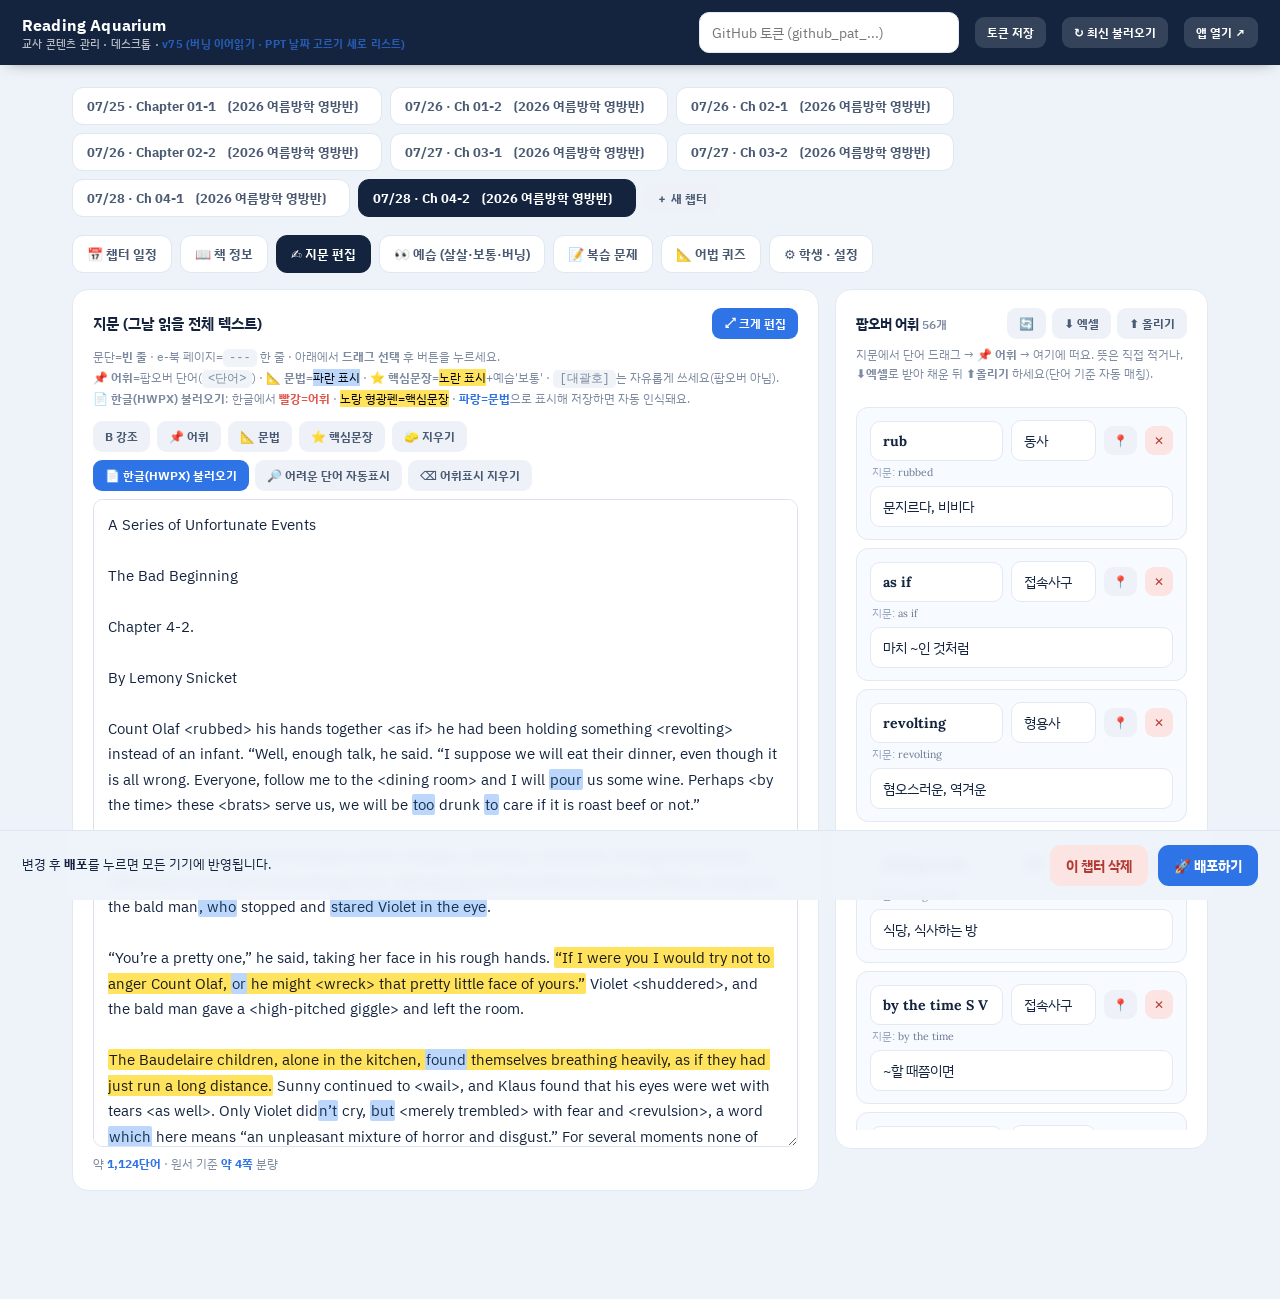
==== admin.html @ edd1f96f "PPT 날짜 고르기: 좌우 스크롤 → 위아래 세로 리스트 - 핸드폰 교사 '콘텐츠 관리'의 발표할 날 고르기를 가로 칩(overflow-x) → 전체폭 세로 목록(flex-colu" ====
<!DOCTYPE html>
<html lang="ko">
<head>
<meta charset="utf-8">
<meta name="viewport" content="width=device-width, initial-scale=1">
<title>Reading Aquarium · 콘텐츠 관리</title>
<meta name="description" content="교사용 데스크톱 콘텐츠 관리 — 날짜별 지문·문장·퀴즈를 편집하고 배포합니다.">
<link rel="icon" href="data:image/svg+xml,<svg xmlns=%22http://www.w3.org/2000/svg%22 viewBox=%220 0 100 100%22><text y=%22.9em%22 font-size=%2290%22>📝</text></svg>">
<link rel="preconnect" href="https://fonts.googleapis.com">
<link rel="preconnect" href="https://fonts.gstatic.com" crossorigin>
<link href="https://fonts.googleapis.com/css2?family=IBM+Plex+Sans+KR:wght@400;500;600;700&family=Lora:ital,wght@0,400;0,500;0,600&display=swap" rel="stylesheet">
<link rel="stylesheet" href="css/admin.css?v=v75">
</head>
<body>
<div id="admin"></div>
<script src="js/data.js?v=v75"></script>
<script src="js/admin.js?v=v75"></script>
</body>
</html>
---- css/admin.css ----
*{box-sizing:border-box}
html,body{margin:0;padding:0}
body{
  font-family:'IBM Plex Sans KR',system-ui,sans-serif;
  -webkit-font-smoothing:antialiased;
  background:#eef3fa;color:#14243f;
}
button{font-family:inherit}
a{color:#2f74e6}

/* 상단 고정 바 */
.topbar{
  position:sticky;top:0;z-index:20;
  background:#14243f;color:#fff;
  display:flex;align-items:center;gap:16px;flex-wrap:wrap;
  padding:12px 22px;box-shadow:0 4px 16px -8px rgba(0,0,0,.5);
}
.topbar .brand{font-size:16px;font-weight:700;letter-spacing:.01em}
.topbar .brand small{display:block;font-size:11px;font-weight:500;opacity:.7;letter-spacing:.02em}
.topbar .spacer{flex:1}
.topbar .status{font-size:12px;opacity:.85;max-width:340px;line-height:1.5}

.wrap{max-width:1180px;margin:0 auto;padding:22px}

/* Day 탭 */
.daybar{display:flex;align-items:center;gap:8px;flex-wrap:wrap;margin-bottom:18px}
.daychip{
  font-size:13px;font-weight:700;padding:9px 14px;border-radius:11px;cursor:pointer;
  background:#fff;border:1px solid #dfe7f1;color:#4a5a72;white-space:nowrap;
}
.daychip.on{background:#14243f;border-color:#14243f;color:#fff}
.daychip:hover:not(.on){border-color:#2f74e6;color:#2f74e6}

/* 2단 레이아웃 */
.cols{display:grid;grid-template-columns:1fr 1fr;gap:18px;align-items:start}
@media (max-width:900px){ .cols{grid-template-columns:1fr} }

.card{background:#fff;border:1px solid #e2e9f2;border-radius:16px;padding:18px 20px;margin-bottom:18px}
.card h2{font-size:15px;font-weight:700;margin:0 0 4px}
.card .hint{font-size:12px;color:#7d8aa0;line-height:1.6;margin:0 0 12px}
.label{font-size:12px;font-weight:700;color:#7d8aa0;margin:14px 0 6px}
.label:first-of-type{margin-top:4px}

.inp{
  width:100%;border:1.5px solid #e2e9f2;background:#fff;border-radius:10px;
  padding:10px 12px;font-family:inherit;font-size:14px;color:#14243f;outline:none;
}
.inp:focus{border-color:#2f74e6}
textarea.inp{resize:vertical;min-height:80px;line-height:1.7}
.row{display:flex;gap:8px}
.row > *{flex:1}

.btn{border:none;border-radius:11px;padding:11px 16px;font-size:13.5px;font-weight:700;cursor:pointer;font-family:inherit}
.btn.primary{background:#2f74e6;color:#fff}
.btn.primary:hover{background:#1f5fd0}
.btn.dark{background:#14243f;color:#fff}
.btn.ghost{background:#eef2f8;color:#4a5a72}
.btn.ghost:hover{background:#e2e9f2}
.btn.danger{background:#fbe4e2;color:#b23a32}
.btn.sm{padding:7px 12px;font-size:12px;border-radius:9px}
.btn.light{background:rgba(255,255,255,.14);color:#fff}
.btn.light:hover{background:rgba(255,255,255,.24)}
.btn[disabled]{opacity:.5;cursor:default}

/* 퀴즈 문항 카드 */
.qcard{background:#f7faff;border:1px solid #e2e9f2;border-radius:12px;padding:12px 13px;margin-top:10px}
.qhead{display:flex;align-items:center;gap:9px;margin-bottom:8px}
.qnum{font-size:12px;font-weight:700;color:#7d8aa0}
.opt{display:flex;align-items:center;gap:8px;margin-top:7px}
.opt input[type=radio]{accent-color:#2fa36b;width:16px;height:16px;flex:none}
.catbox{margin-bottom:14px}
.cathead{display:flex;align-items:center;justify-content:space-between;margin-bottom:2px}
.cathead .name{font-size:14px;font-weight:700}
.cathead .cnt{font-size:12px;color:#7d8aa0;font-weight:600}
.empty{font-size:12px;color:#b8c2d2;margin-top:8px}

.savebar{
  position:sticky;bottom:0;z-index:15;background:#eef3faee;backdrop-filter:blur(6px);
  border-top:1px solid #dfe7f1;padding:14px 22px;display:flex;gap:10px;align-items:center;flex-wrap:wrap;
}
.savebar .msg{flex:1;font-size:13px;line-height:1.5;min-width:200px}
.toast-ok{color:#1f7a4d}
.toast-err{color:#b23a32}
.mono{font-family:ui-monospace,Menlo,Consolas,monospace;font-size:12px;background:#f0f4f9;padding:2px 6px;border-radius:5px}
.pw-editor{cursor:text}
.pw-editor:empty:before{content:attr(data-ph);color:#b8c2d2}
.pw-editor mark{background:#ffe35c;color:#1a1a1a;border-radius:2px;padding:0 .06em}
.pw-editor b,.pw-editor strong{font-weight:800;color:#0f2440}
.pw-editor:focus{border-color:#2f74e6 !important;box-shadow:0 0 0 3px rgba(47,116,230,.12)}

/* 📍 지문에서 단어 위치 반짝임(교사 편집기) — 인라인 배경을 안 써서 직렬화에 영향 없음.
   노란/파란 형광펜 위에서도 잘 보이도록 선명한 마젠타 + 외곽선으로 반짝 */
@keyframes edLocateFlash{
  0%,100%{background-color:transparent;box-shadow:none;color:inherit}
  15%,55%{background-color:#ff2d95;box-shadow:0 0 0 2px #ff2d95;color:#fff}
}
.ed-locate-flash{border-radius:3px;animation:edLocateFlash 1.8s ease}
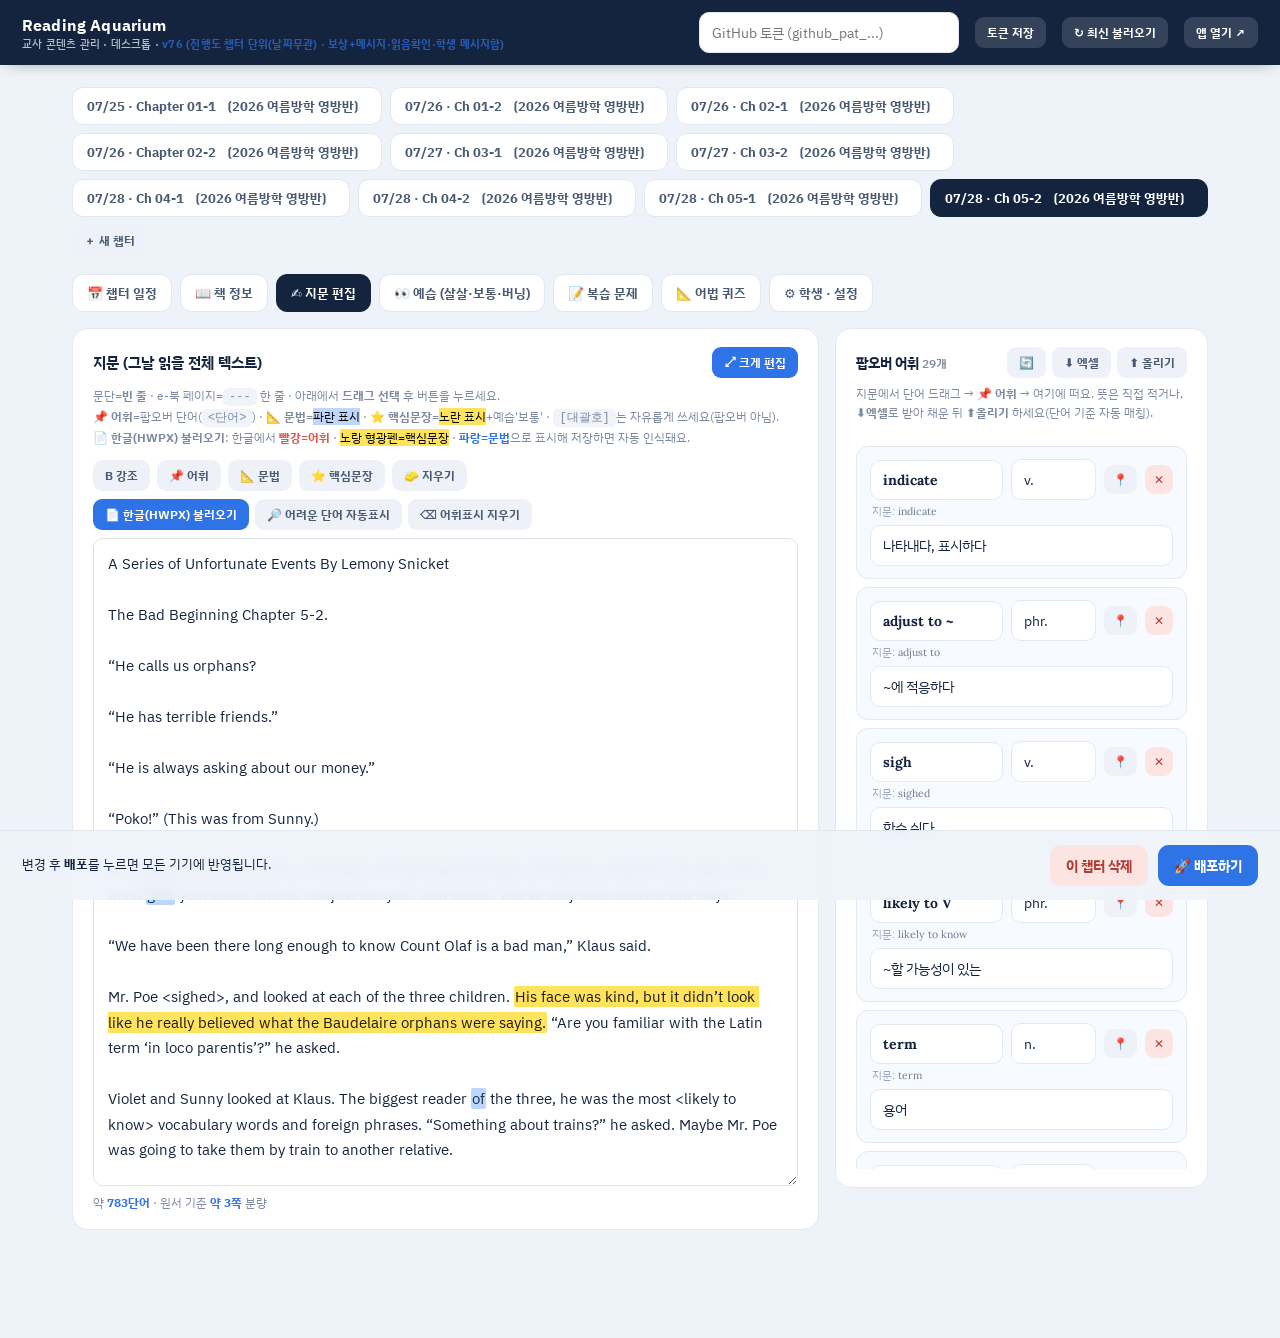
==== commit 9136c52a: "진행도 챕터 단위(날짜무관) + 알·경험치에 메시지 첨부·읽음 확인·학생 메시지함 [진행도 챕터 단위] - loadRecords가 날짜 제한 없이 전체 기록을 불러옴(오늘 요약은 " ====
--- a/admin.html
+++ b/admin.html
@@ -9,11 +9,11 @@
 <link rel="preconnect" href="https://fonts.googleapis.com">
 <link rel="preconnect" href="https://fonts.gstatic.com" crossorigin>
 <link href="https://fonts.googleapis.com/css2?family=IBM+Plex+Sans+KR:wght@400;500;600;700&family=Lora:ital,wght@0,400;0,500;0,600&display=swap" rel="stylesheet">
-<link rel="stylesheet" href="css/admin.css?v=v75">
+<link rel="stylesheet" href="css/admin.css?v=v76">
 </head>
 <body>
 <div id="admin"></div>
-<script src="js/data.js?v=v75"></script>
-<script src="js/admin.js?v=v75"></script>
+<script src="js/data.js?v=v76"></script>
+<script src="js/admin.js?v=v76"></script>
 </body>
 </html>
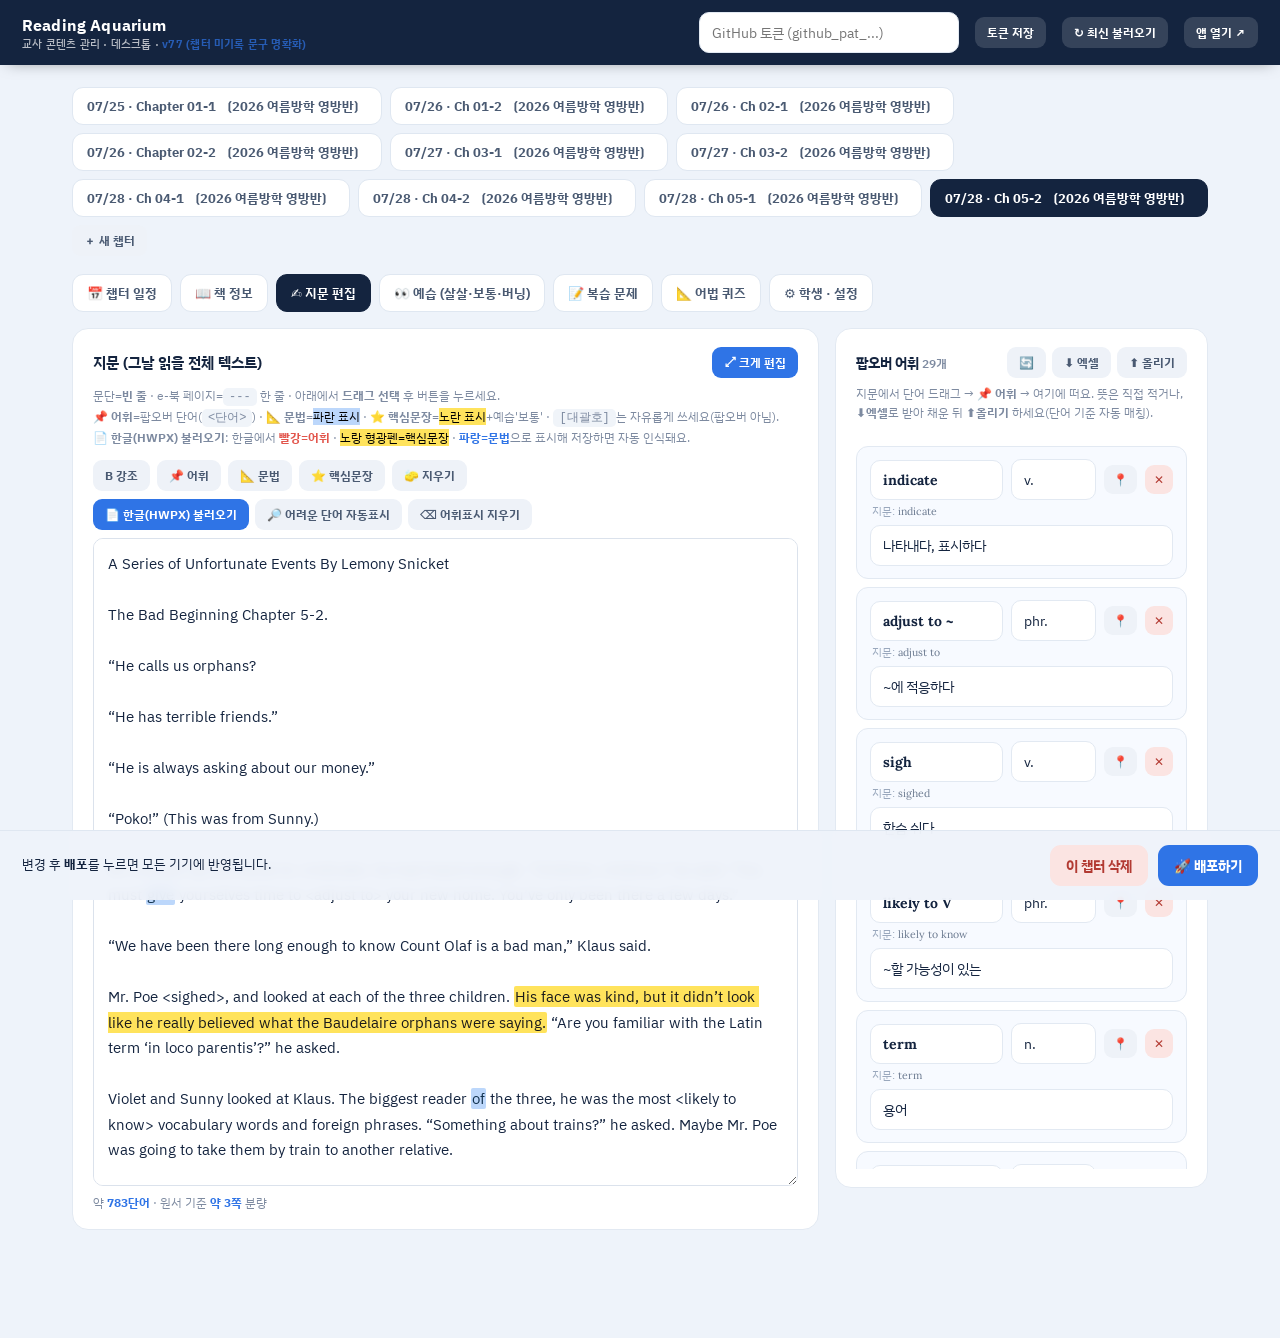
==== commit 3ec9ae03: "'(챕터 미기록)' → '챕터 정보 없는 이전 기록'으로 문구 명확화 - 챕터 컬럼(v7) 추가 전에 쌓인 기록은 챕터명이 없어 한데 묶이는데, 그 라벨을 더 이해하기 쉽게 변경 " ====
--- a/admin.html
+++ b/admin.html
@@ -9,11 +9,11 @@
 <link rel="preconnect" href="https://fonts.googleapis.com">
 <link rel="preconnect" href="https://fonts.gstatic.com" crossorigin>
 <link href="https://fonts.googleapis.com/css2?family=IBM+Plex+Sans+KR:wght@400;500;600;700&family=Lora:ital,wght@0,400;0,500;0,600&display=swap" rel="stylesheet">
-<link rel="stylesheet" href="css/admin.css?v=v76">
+<link rel="stylesheet" href="css/admin.css?v=v77">
 </head>
 <body>
 <div id="admin"></div>
-<script src="js/data.js?v=v76"></script>
-<script src="js/admin.js?v=v76"></script>
+<script src="js/data.js?v=v77"></script>
+<script src="js/admin.js?v=v77"></script>
 </body>
 </html>
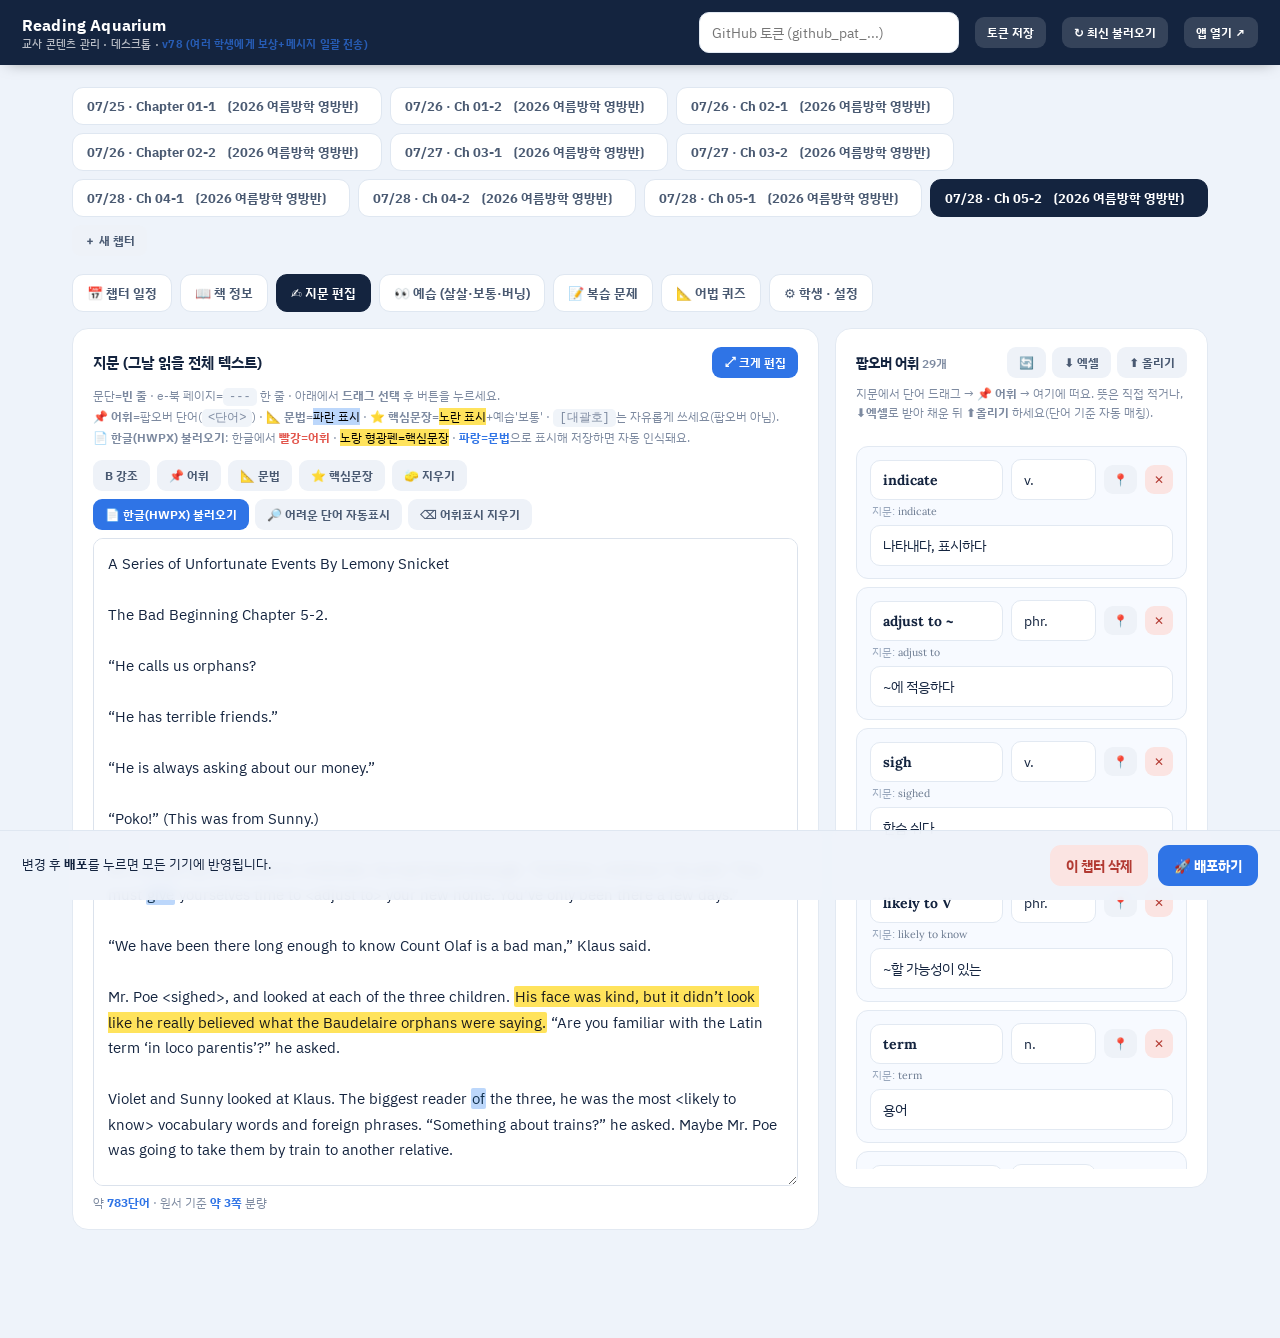
==== commit 7f986667: "여러 학생에게 보상(경험치·알)+메시지 일괄 전송 - 일괄 모달(bulkMsgHTML)에 경험치(+10/30/50)·알(+1/3/5) 선택 칩 추가(토글) + 메시지 - sendB" ====
--- a/admin.html
+++ b/admin.html
@@ -9,11 +9,11 @@
 <link rel="preconnect" href="https://fonts.googleapis.com">
 <link rel="preconnect" href="https://fonts.gstatic.com" crossorigin>
 <link href="https://fonts.googleapis.com/css2?family=IBM+Plex+Sans+KR:wght@400;500;600;700&family=Lora:ital,wght@0,400;0,500;0,600&display=swap" rel="stylesheet">
-<link rel="stylesheet" href="css/admin.css?v=v77">
+<link rel="stylesheet" href="css/admin.css?v=v78">
 </head>
 <body>
 <div id="admin"></div>
-<script src="js/data.js?v=v77"></script>
-<script src="js/admin.js?v=v77"></script>
+<script src="js/data.js?v=v78"></script>
+<script src="js/admin.js?v=v78"></script>
 </body>
 </html>
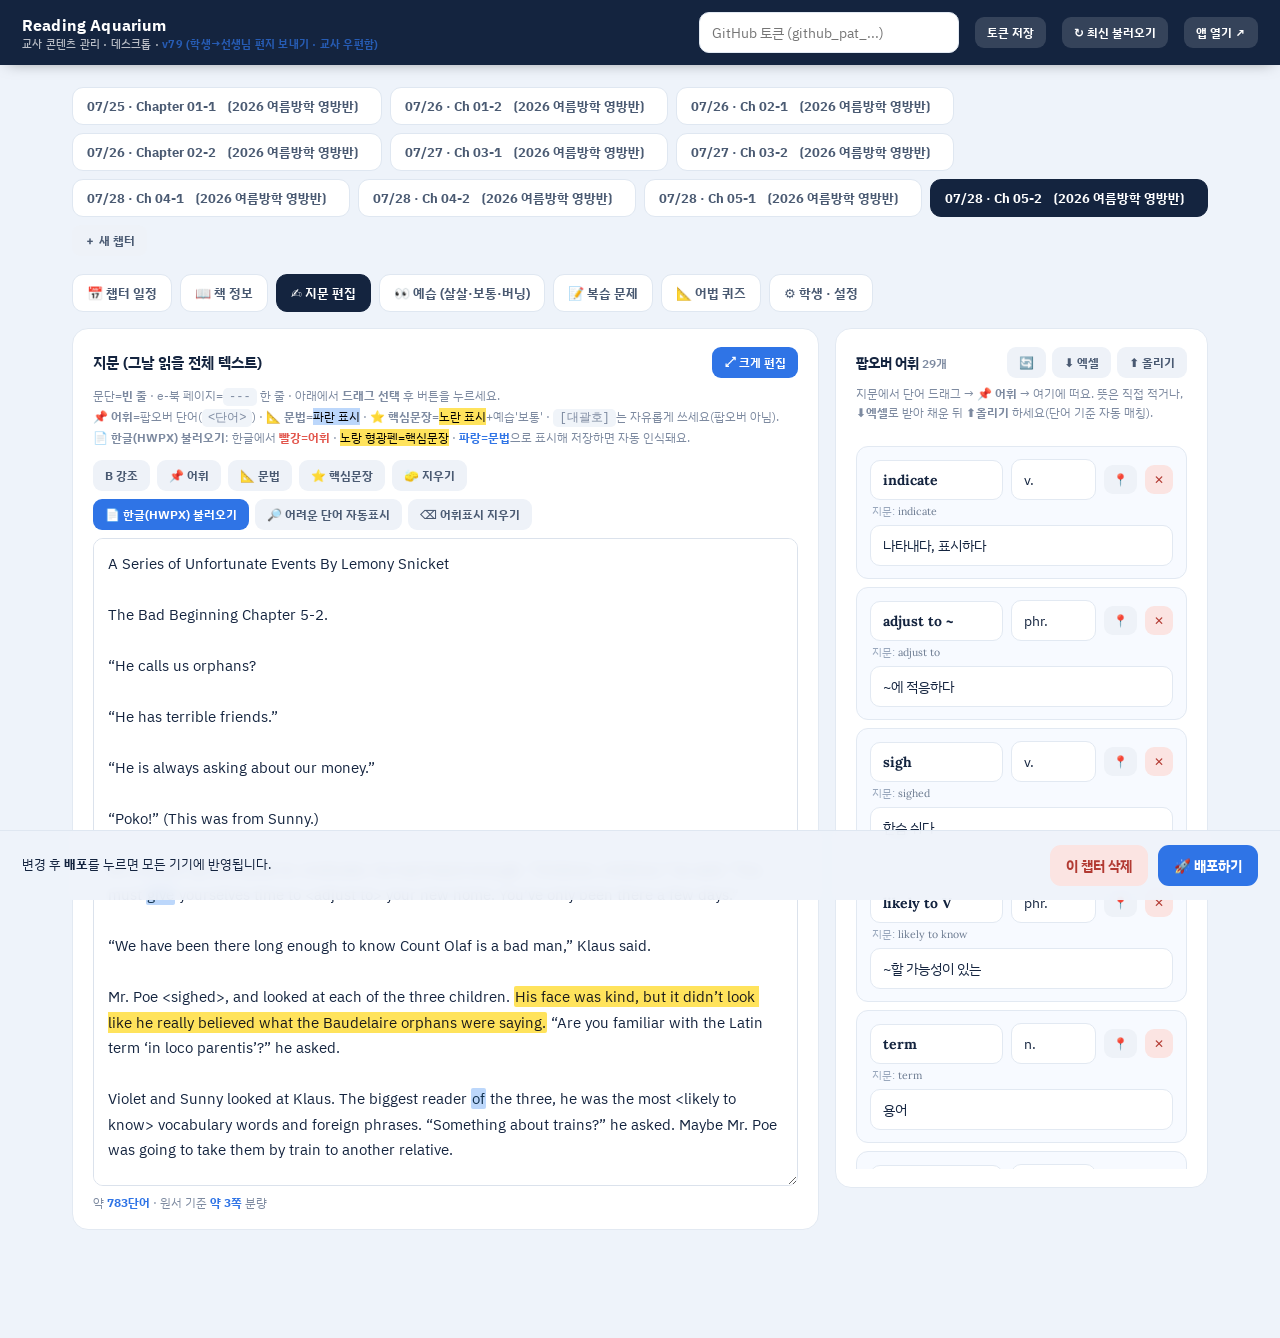
==== commit ee1cbba9: "학생 → 선생님 편지 보내기 + 교사 우편함 - 학생 홈(내 계정/로그아웃 옆)에 '✉️ 선생님께 편지' 버튼 → 편지 쓰기 모달 → sendLetter로 er_letters 전송" ====
--- a/admin.html
+++ b/admin.html
@@ -9,11 +9,11 @@
 <link rel="preconnect" href="https://fonts.googleapis.com">
 <link rel="preconnect" href="https://fonts.gstatic.com" crossorigin>
 <link href="https://fonts.googleapis.com/css2?family=IBM+Plex+Sans+KR:wght@400;500;600;700&family=Lora:ital,wght@0,400;0,500;0,600&display=swap" rel="stylesheet">
-<link rel="stylesheet" href="css/admin.css?v=v78">
+<link rel="stylesheet" href="css/admin.css?v=v79">
 </head>
 <body>
 <div id="admin"></div>
-<script src="js/data.js?v=v78"></script>
-<script src="js/admin.js?v=v78"></script>
+<script src="js/data.js?v=v79"></script>
+<script src="js/admin.js?v=v79"></script>
 </body>
 </html>
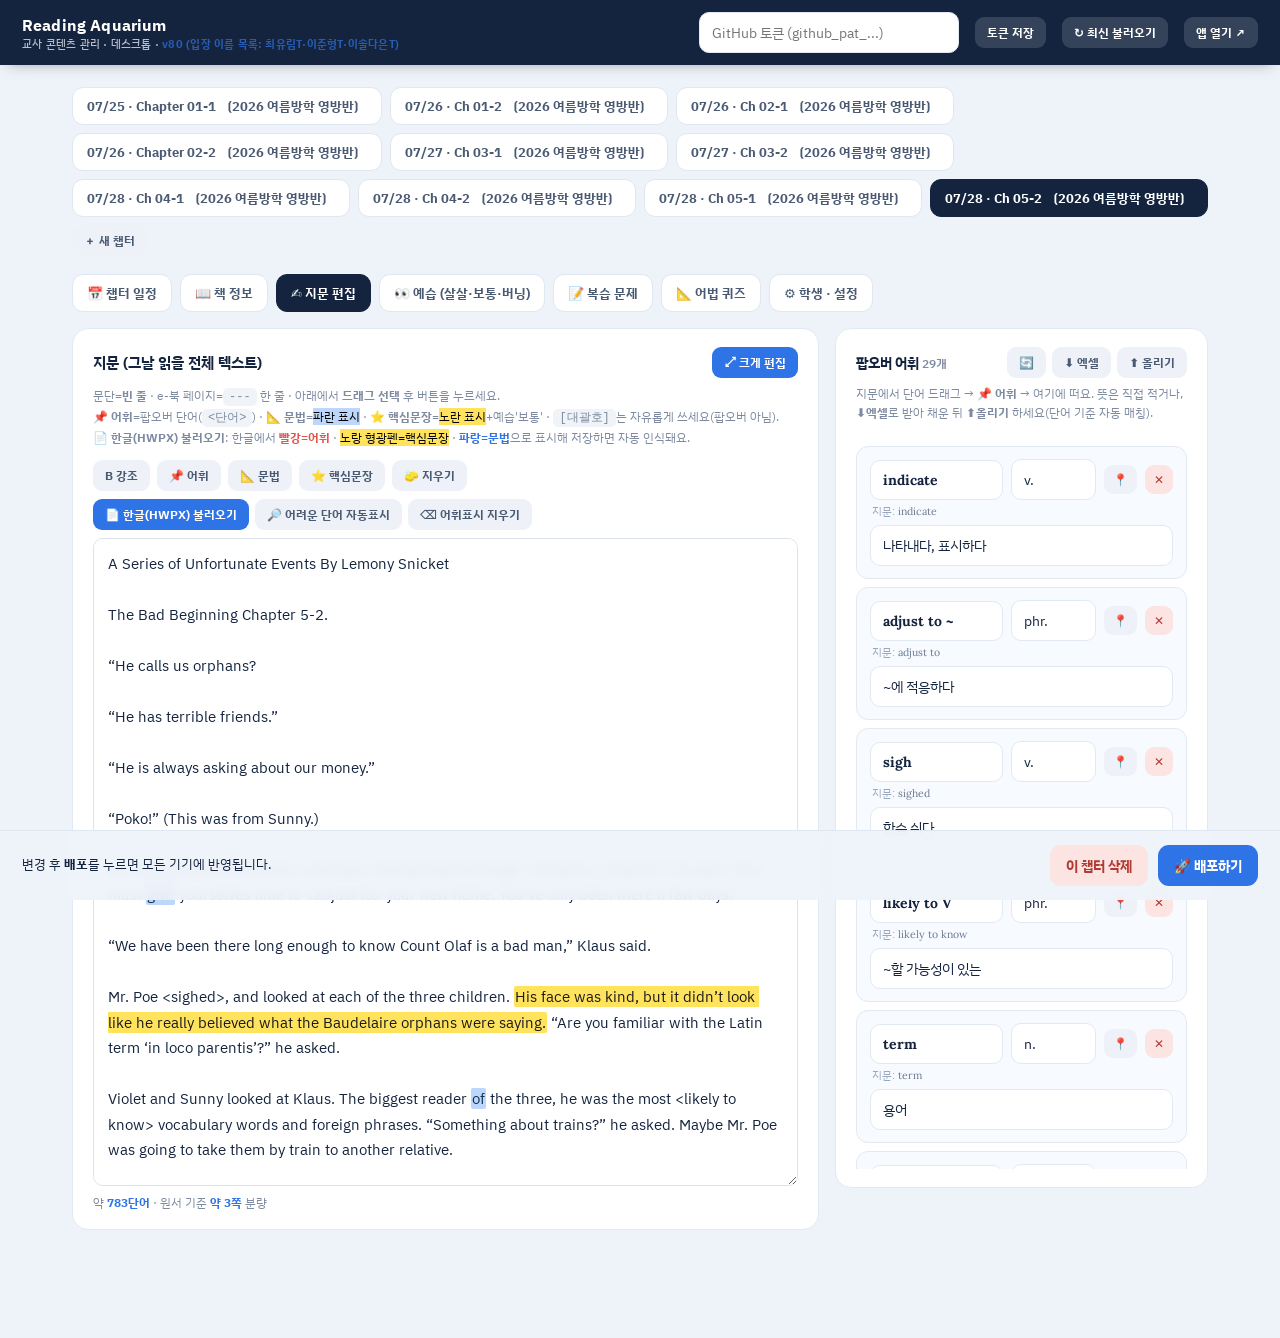
==== commit dbbe0f51: "입장 시 이름 고르는 칸을 고정 목록으로: 최유림T · 이준형T · 이솔다은T - 학생 로스터와 분리된 ENTRY_NAMES/pickerNames() 도입 - 이름 선택 화면(pr" ====
--- a/admin.html
+++ b/admin.html
@@ -9,11 +9,11 @@
 <link rel="preconnect" href="https://fonts.googleapis.com">
 <link rel="preconnect" href="https://fonts.gstatic.com" crossorigin>
 <link href="https://fonts.googleapis.com/css2?family=IBM+Plex+Sans+KR:wght@400;500;600;700&family=Lora:ital,wght@0,400;0,500;0,600&display=swap" rel="stylesheet">
-<link rel="stylesheet" href="css/admin.css?v=v79">
+<link rel="stylesheet" href="css/admin.css?v=v80">
 </head>
 <body>
 <div id="admin"></div>
-<script src="js/data.js?v=v79"></script>
-<script src="js/admin.js?v=v79"></script>
+<script src="js/data.js?v=v80"></script>
+<script src="js/admin.js?v=v80"></script>
 </body>
 </html>
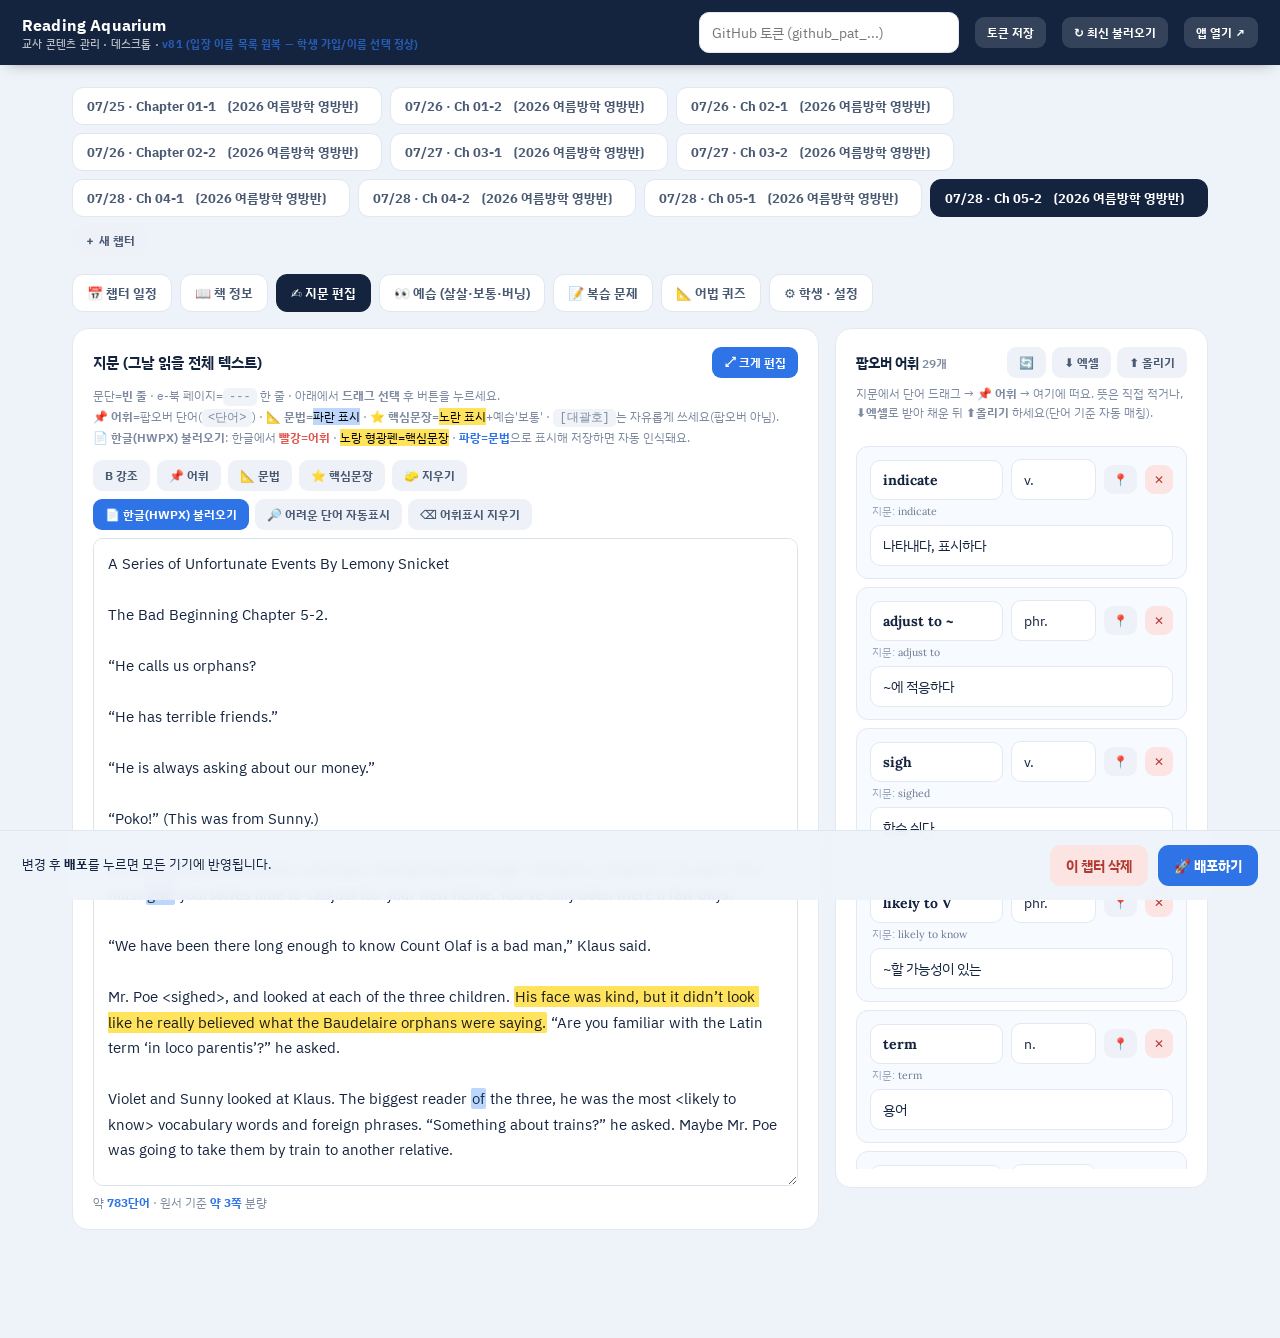
==== commit 99e0491e: "입장 이름 목록 고정(최유림T·이준형T·이솔다은T) 원복 — 학생 가입/이름 선택 정상화 - v80에서 넣은 ENTRY_NAMES/pickerNames() 제거, roster() " ====
--- a/admin.html
+++ b/admin.html
@@ -9,11 +9,11 @@
 <link rel="preconnect" href="https://fonts.googleapis.com">
 <link rel="preconnect" href="https://fonts.gstatic.com" crossorigin>
 <link href="https://fonts.googleapis.com/css2?family=IBM+Plex+Sans+KR:wght@400;500;600;700&family=Lora:ital,wght@0,400;0,500;0,600&display=swap" rel="stylesheet">
-<link rel="stylesheet" href="css/admin.css?v=v80">
+<link rel="stylesheet" href="css/admin.css?v=v81">
 </head>
 <body>
 <div id="admin"></div>
-<script src="js/data.js?v=v80"></script>
-<script src="js/admin.js?v=v80"></script>
+<script src="js/data.js?v=v81"></script>
+<script src="js/admin.js?v=v81"></script>
 </body>
 </html>
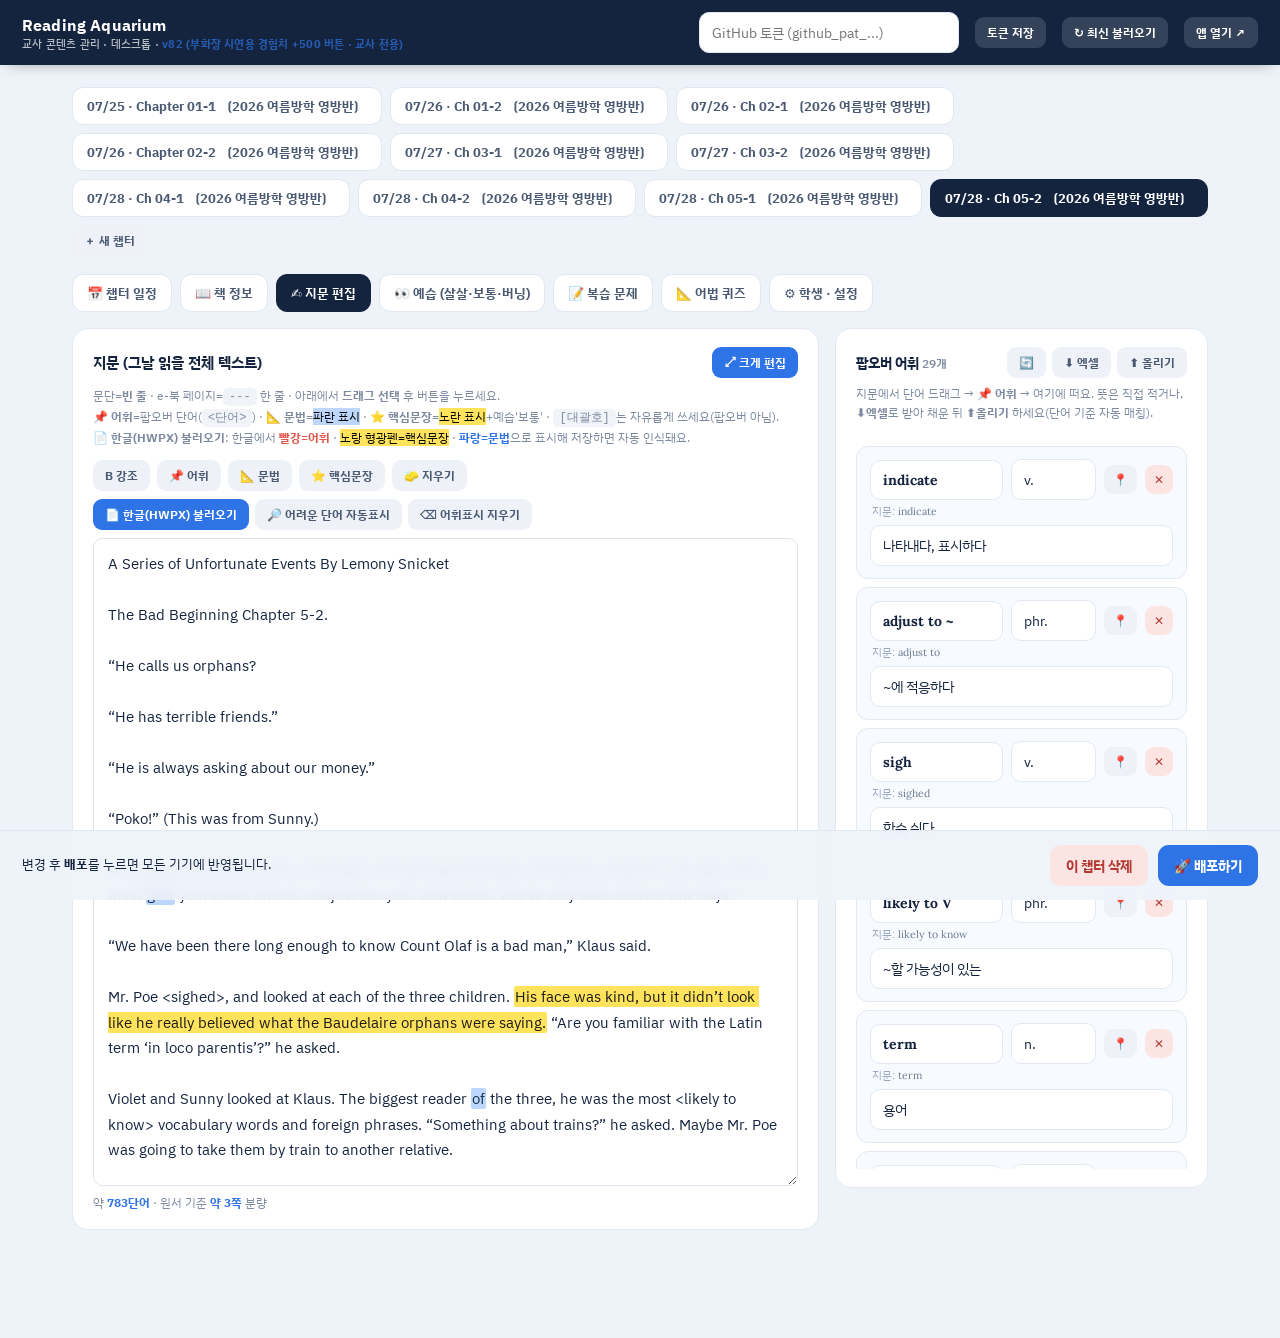
==== commit 778881b4: "부화장에 시연용 경험치 +500 버튼(교사 전용) — 알 뽑기 시연용 - 교사(is_teacher) 계정으로 볼 때만 부화장에 '🎬 시연용 · 경험치 +500' 버튼 노출 - de" ====
--- a/admin.html
+++ b/admin.html
@@ -9,11 +9,11 @@
 <link rel="preconnect" href="https://fonts.googleapis.com">
 <link rel="preconnect" href="https://fonts.gstatic.com" crossorigin>
 <link href="https://fonts.googleapis.com/css2?family=IBM+Plex+Sans+KR:wght@400;500;600;700&family=Lora:ital,wght@0,400;0,500;0,600&display=swap" rel="stylesheet">
-<link rel="stylesheet" href="css/admin.css?v=v81">
+<link rel="stylesheet" href="css/admin.css?v=v82">
 </head>
 <body>
 <div id="admin"></div>
-<script src="js/data.js?v=v81"></script>
-<script src="js/admin.js?v=v81"></script>
+<script src="js/data.js?v=v82"></script>
+<script src="js/admin.js?v=v82"></script>
 </body>
 </html>
